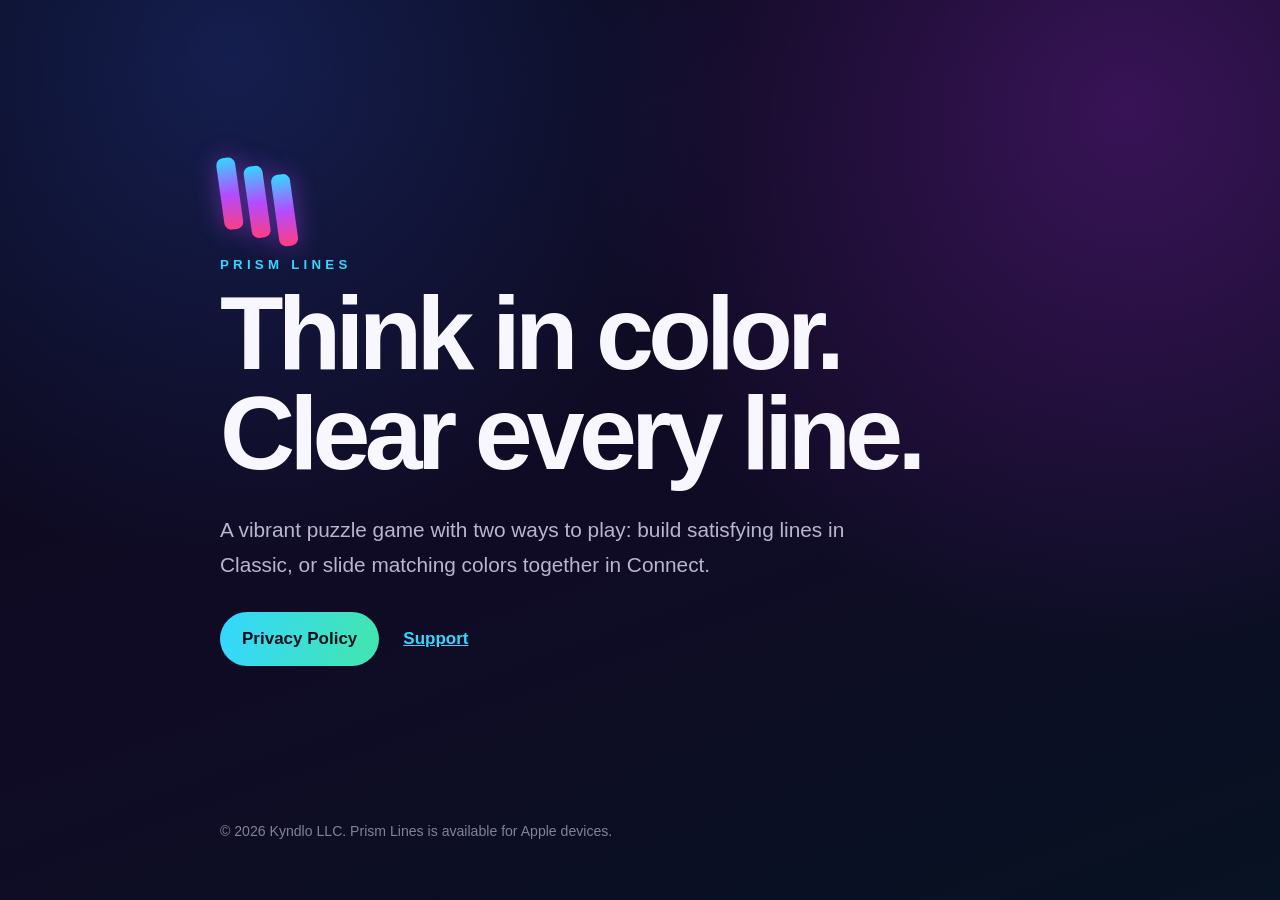
==== index.html @ 92fc8fc5 "Publish Prism Lines privacy site" ====
<!doctype html>
<html lang="en">
<head>
  <meta charset="utf-8">
  <meta name="viewport" content="width=device-width, initial-scale=1">
  <meta name="color-scheme" content="dark">
  <meta name="description" content="Official website for Prism Lines, a colorful puzzle game for iPhone and iPad.">
  <title>Prism Lines</title>
  <link rel="stylesheet" href="/prism-lines/site.css">
</head>
<body>
  <main class="shell landing">
    <div class="brand-mark" aria-hidden="true">
      <span></span><span></span><span></span>
    </div>
    <p class="eyebrow">PRISM LINES</p>
    <h1>Think in color.<br>Clear every line.</h1>
    <p class="lede">A vibrant puzzle game with two ways to play: build satisfying lines in Classic, or slide matching colors together in Connect.</p>
    <nav aria-label="Prism Lines links">
      <a class="button" href="/prism-lines/privacy/">Privacy Policy</a>
      <a class="text-link" href="https://github.com/pirumpi/primsline/issues">Support</a>
    </nav>
  </main>
  <footer>© 2026 Kyndlo LLC. Prism Lines is available for Apple devices.</footer>
</body>
</html>
---- prism-lines/site.css ----
:root {
  color-scheme: dark;
  --bg: #070817;
  --panel: rgba(21, 20, 52, .78);
  --text: #f8f7ff;
  --muted: #b8b6cc;
  --cyan: #34d7ff;
  --violet: #b54bff;
  --pink: #ff3d82;
  --green: #42e6ad;
}

* { box-sizing: border-box; }

body {
  min-height: 100vh;
  margin: 0;
  background:
    radial-gradient(circle at 18% 6%, rgba(60, 105, 255, .22), transparent 32rem),
    radial-gradient(circle at 88% 12%, rgba(193, 48, 255, .24), transparent 34rem),
    linear-gradient(160deg, #08091b 0%, #100b25 55%, #071222 100%);
  color: var(--text);
  font: 17px/1.65 -apple-system, BlinkMacSystemFont, "SF Pro Text", "Segoe UI", sans-serif;
}

a { color: var(--cyan); }
a:focus-visible { outline: 3px solid var(--cyan); outline-offset: 4px; }

.shell {
  width: min(840px, calc(100% - 40px));
  margin: 0 auto;
}

.landing {
  min-height: calc(100vh - 80px);
  display: grid;
  align-content: center;
  justify-items: start;
  padding: 72px 0;
}

.brand-mark {
  display: grid;
  grid-template-columns: repeat(3, 19px);
  gap: 7px;
  margin-bottom: 28px;
  transform: rotate(-8deg);
}

.brand-mark span {
  width: 19px;
  height: 72px;
  border-radius: 7px;
  background: linear-gradient(180deg, var(--cyan), var(--violet) 52%, var(--pink));
  box-shadow: 0 0 24px rgba(181, 75, 255, .45);
}

.brand-mark span:nth-child(2) { transform: translateY(12px); }
.brand-mark span:nth-child(3) { transform: translateY(24px); }

.eyebrow {
  margin: 0 0 8px;
  color: var(--cyan);
  font-size: .83rem;
  font-weight: 800;
  letter-spacing: .32em;
}

h1 {
  margin: 0;
  max-width: 760px;
  font-size: clamp(3rem, 9vw, 6.5rem);
  line-height: .96;
  letter-spacing: -.055em;
}

.lede {
  max-width: 660px;
  margin: 30px 0;
  color: var(--muted);
  font-size: clamp(1.05rem, 2.5vw, 1.3rem);
}

nav { display: flex; align-items: center; gap: 24px; flex-wrap: wrap; }

.button {
  display: inline-block;
  padding: 13px 22px;
  border-radius: 999px;
  background: linear-gradient(100deg, var(--cyan), var(--green));
  color: #07101c;
  font-weight: 750;
  text-decoration: none;
}

.text-link { font-weight: 650; }

.policy {
  margin-top: 48px;
  margin-bottom: 64px;
  padding: clamp(26px, 6vw, 60px);
  border: 1px solid rgba(255, 255, 255, .12);
  border-radius: 32px;
  background: var(--panel);
  box-shadow: 0 28px 100px rgba(0, 0, 0, .28);
  backdrop-filter: blur(22px);
}

.policy h1 { font-size: clamp(2.4rem, 7vw, 4.7rem); }
.policy h2 { margin: 2.2em 0 .45em; font-size: 1.35rem; line-height: 1.25; }
.policy p, .policy li { color: var(--muted); }
.policy .effective { color: var(--green); font-weight: 650; }
.back { display: inline-block; margin-bottom: 26px; text-decoration: none; }

footer {
  width: min(840px, calc(100% - 40px));
  margin: 0 auto;
  padding: 0 0 30px;
  color: #848197;
  font-size: .88rem;
}

@media (max-width: 560px) {
  .shell { width: min(100% - 24px, 840px); }
  .policy { border-radius: 22px; }
}
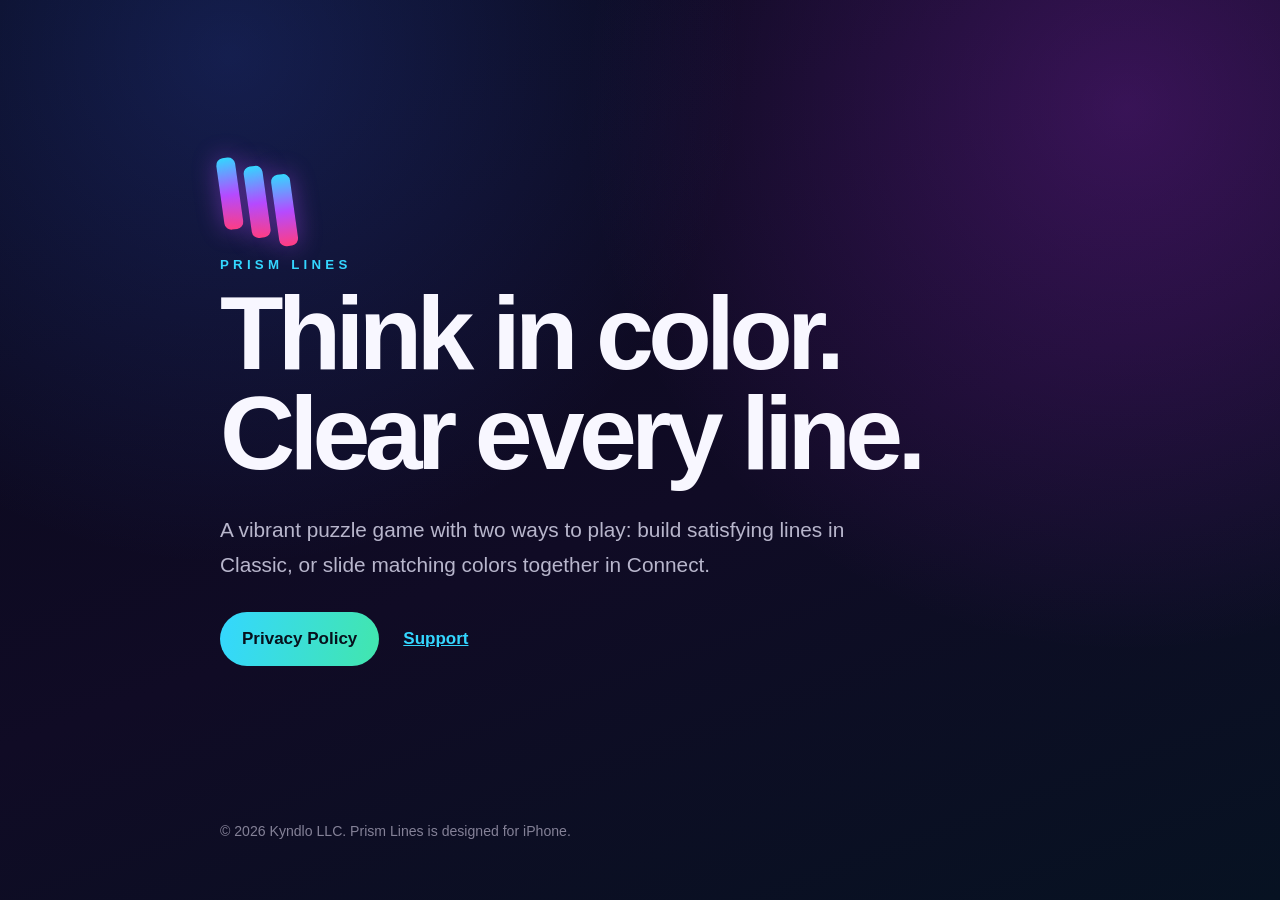
==== commit 05c058dd: "Update Prism Lines site for iPhone support" ====
--- a/index.html
+++ b/index.html
@@ -4,7 +4,7 @@
   <meta charset="utf-8">
   <meta name="viewport" content="width=device-width, initial-scale=1">
   <meta name="color-scheme" content="dark">
-  <meta name="description" content="Official website for Prism Lines, a colorful puzzle game for iPhone and iPad.">
+  <meta name="description" content="Official website for Prism Lines, a colorful puzzle game designed for iPhone.">
   <title>Prism Lines</title>
   <link rel="stylesheet" href="/prism-lines/site.css">
 </head>
@@ -21,6 +21,6 @@
       <a class="text-link" href="https://github.com/pirumpi/primsline/issues">Support</a>
     </nav>
   </main>
-  <footer>© 2026 Kyndlo LLC. Prism Lines is available for Apple devices.</footer>
+  <footer>© 2026 Kyndlo LLC. Prism Lines is designed for iPhone.</footer>
 </body>
 </html>
